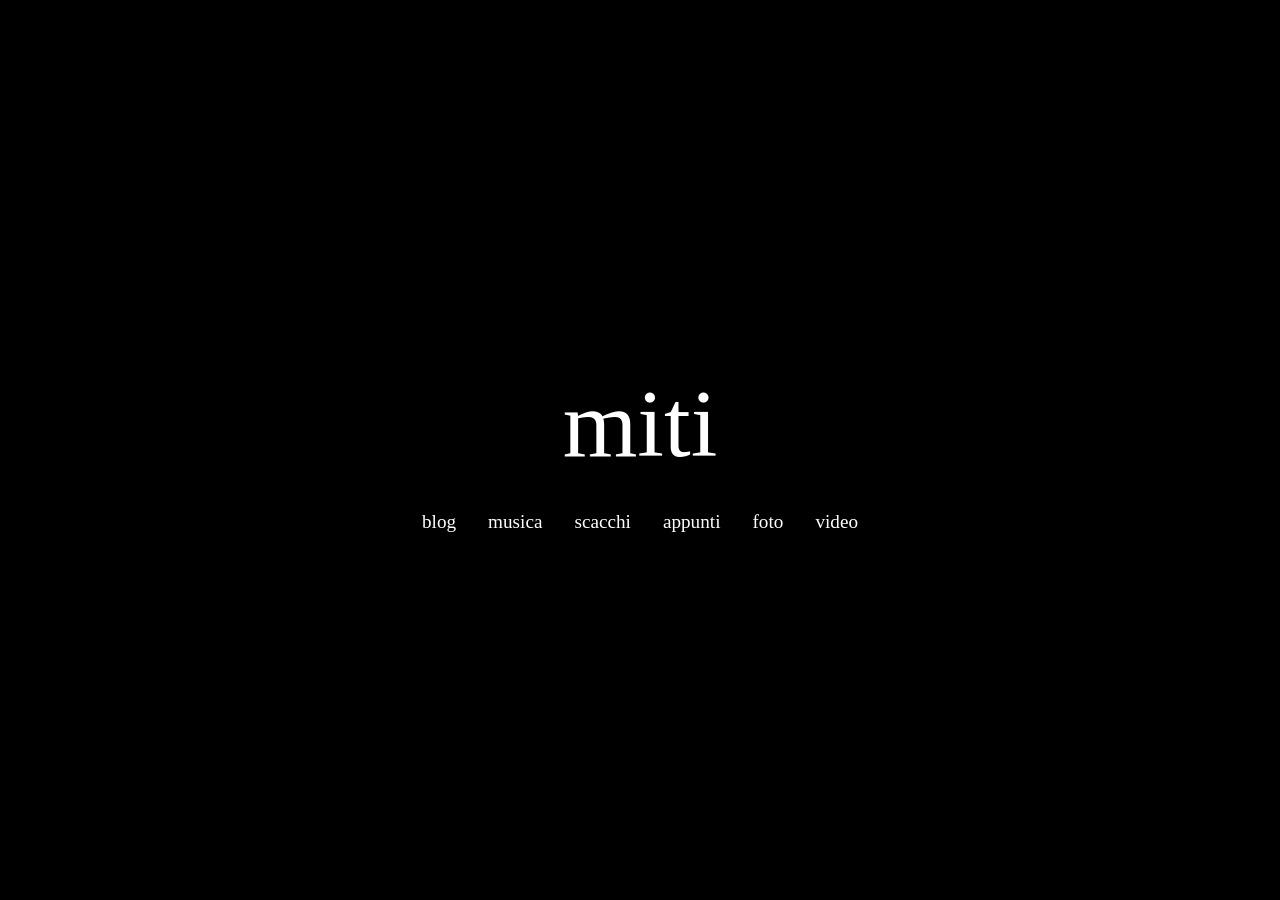
==== index.html @ 84833169 "tette" ====
<!DOCTYPE html>
<html lang="it">
<head>
    <meta charset="UTF-8">
    <meta name="viewport" content="width=device-width, initial-scale=1.0">
    <title>Martino Cosci</title>
    <style>
        /* Azzera i margini e imposta lo schermo intero */
        body {
            margin: 0;
            height: 100vh;
            background-color: #000000;
            color: #ffffff;
            
            /* Centra tutto perfettamente a livello verticale e orizzontale */
            display: flex;
            flex-direction: column;
            align-items: center;
            justify-content: center;
        }

        /* Stile per la scritta "miti" */
        h1 {
            font-size: 6rem; /* Molto grande */
            font-weight: normal; /* Niente grassetto, più elegante */
            margin-bottom: 2rem;
            margin-top: 0;
        }

        /* Contenitore per i link */
        .links {
            display: flex;
            gap: 2rem; /* Spazio tra una parola e l'altra */
            flex-wrap: wrap;
            justify-content: center;
        }

        /* Stile dei link */
        a {
            color: #ffffff;
            text-decoration: none; /* Toglie la sottolineatura di default */
            font-size: 1.2rem;
        }

        /* Quando passi sopra col mouse ai link */
        a:hover {
            text-decoration: underline;
            font-style: italic;
        }
    </style>
</head>
<body>

    <h1>miti</h1>

    <div class="links">
        <a href="blog.html">blog</a>
        <a href="#">musica</a>
        <a href="#">scacchi</a>
        <a href="#">appunti</a>
        <a href="#">foto</a>
        <a href="#">video</a>
    </div>

</body>
</html>
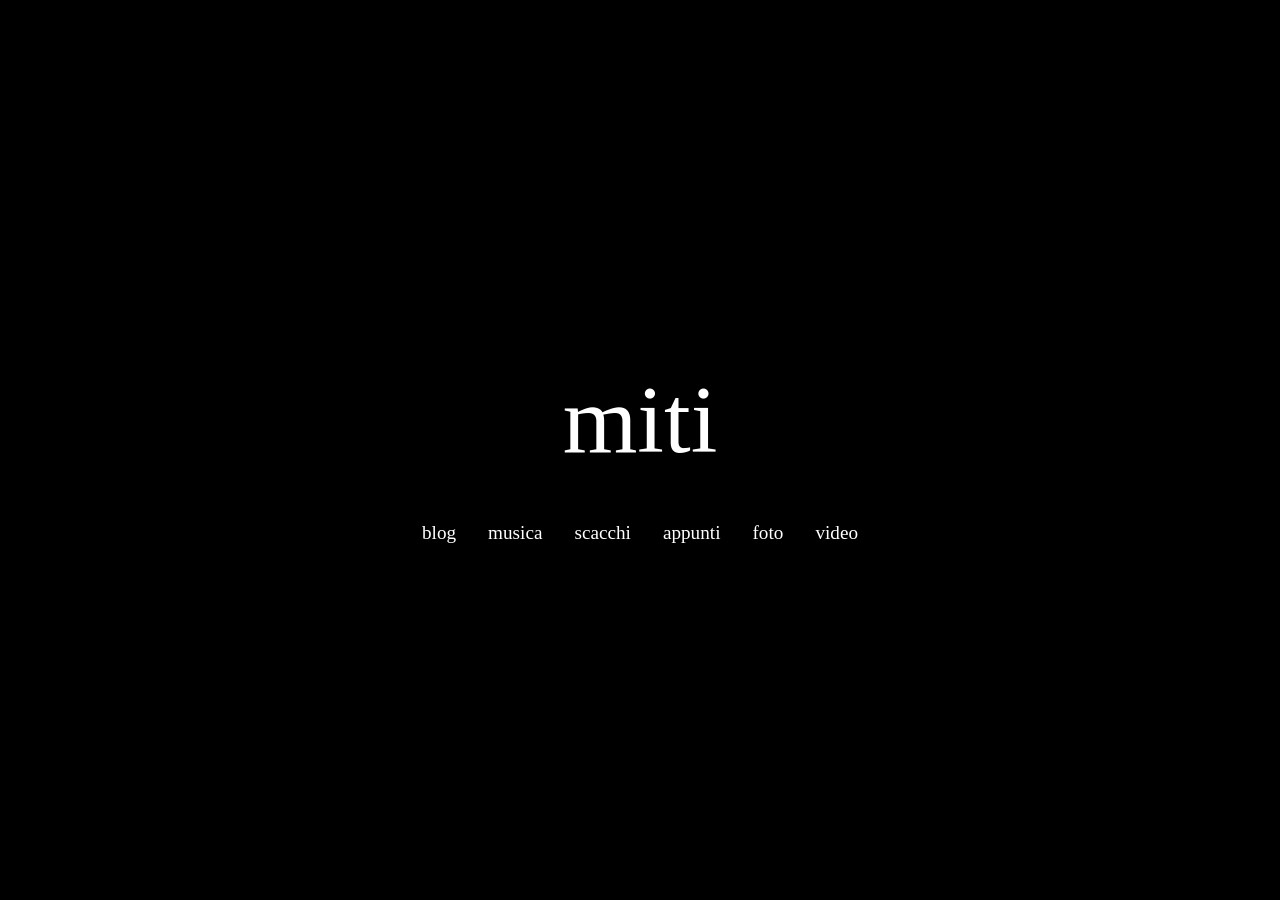
==== commit fc5310a1: "total overhaul" ====
--- a/index.html
+++ b/index.html
@@ -4,63 +4,20 @@
     <meta charset="UTF-8">
     <meta name="viewport" content="width=device-width, initial-scale=1.0">
     <title>Martino Cosci</title>
-    <style>
-        /* Azzera i margini e imposta lo schermo intero */
-        body {
-            margin: 0;
-            height: 100vh;
-            background-color: #000000;
-            color: #ffffff;
-            
-            /* Centra tutto perfettamente a livello verticale e orizzontale */
-            display: flex;
-            flex-direction: column;
-            align-items: center;
-            justify-content: center;
-        }
-
-        /* Stile per la scritta "miti" */
-        h1 {
-            font-size: 6rem; /* Molto grande */
-            font-weight: normal; /* Niente grassetto, più elegante */
-            margin-bottom: 2rem;
-            margin-top: 0;
-        }
-
-        /* Contenitore per i link */
-        .links {
-            display: flex;
-            gap: 2rem; /* Spazio tra una parola e l'altra */
-            flex-wrap: wrap;
-            justify-content: center;
-        }
-
-        /* Stile dei link */
-        a {
-            color: #ffffff;
-            text-decoration: none; /* Toglie la sottolineatura di default */
-            font-size: 1.2rem;
-        }
-
-        /* Quando passi sopra col mouse ai link */
-        a:hover {
-            text-decoration: underline;
-            font-style: italic;
-        }
-    </style>
+    <link rel="stylesheet" href="assets/style.css">
 </head>
-<body>
+<body class="home">
 
     <h1>miti</h1>
 
     <div class="links">
         <a href="blog.html">blog</a>
-        <a href="#">musica</a>
-        <a href="#">scacchi</a>
-        <a href="#">appunti</a>
-        <a href="#">foto</a>
-        <a href="#">video</a>
+        <a href="musica.html">musica</a>
+        <a href="scacchi.html">scacchi</a>
+        <a href="appunti.html">appunti</a>
+        <a href="foto.html">foto</a>
+        <a href="video.html">video</a>
     </div>
 
 </body>
-</html>+</html>
--- a/assets/style.css
+++ b/assets/style.css
@@ -0,0 +1,189 @@
+/* ============================================================
+   STILE CONDIVISO DI TUTTO IL SITO
+   Modifica qui colori/font una volta sola: vale per ogni pagina.
+   ============================================================ */
+
+:root {
+    --bg: #000000;
+    --fg: #ffffff;
+    --muted: #888888;
+    --line: #333333;
+}
+
+body {
+    margin: 2rem 5vw;
+    background-color: var(--bg);
+    color: var(--fg);
+    line-height: 1.4;
+}
+
+a {
+    color: var(--fg);
+    text-decoration: none;
+}
+
+a:hover {
+    text-decoration: underline;
+    font-style: italic;
+}
+
+/* --- Tasto home --- */
+.home-btn {
+    font-size: 1.2rem;
+    display: inline-block;
+    margin-bottom: 2.5rem;
+}
+
+.navigation {
+    text-align: right;
+    margin-bottom: 2.5rem;
+}
+
+/* --- HOME (index) --- */
+body.home {
+    margin: 0;
+    height: 100vh;
+    display: flex;
+    flex-direction: column;
+    align-items: center;
+    justify-content: center;
+}
+
+body.home h1 {
+    font-size: 6rem;
+    font-weight: normal;
+    margin: 0 0 2rem 0;
+}
+
+.links {
+    display: flex;
+    gap: 2rem;
+    flex-wrap: wrap;
+    justify-content: center;
+}
+
+.links a {
+    font-size: 1.2rem;
+}
+
+/* --- BLOG / APPUNTI --- */
+.dates-strip {
+    display: flex;
+    gap: 1.5rem;
+    flex-wrap: wrap;
+    margin-bottom: 2rem;
+}
+
+.dates-strip a {
+    font-size: 1rem;
+    font-style: italic;
+}
+
+article {
+    margin-bottom: 2.5rem;
+}
+
+article h2 {
+    font-weight: normal;
+    font-size: 1.5rem;
+    margin: 0 0 0.2rem 0;
+}
+
+article .meta {
+    color: var(--muted);
+    font-size: 0.9rem;
+    margin: 0 0 0.4rem 0;
+}
+
+article p {
+    margin: 0;
+    white-space: pre-line;
+}
+
+/* --- MUSICA --- */
+.song-block {
+    margin-bottom: 3rem;
+}
+
+.song-block a {
+    text-decoration: underline;
+}
+
+/* --- SCACCHI / repo --- */
+.repo-container {
+    margin-top: 1rem;
+    margin-bottom: 2rem;
+    border-left: 2px solid var(--line);
+    padding-left: 1rem;
+}
+
+.repo-title {
+    font-size: 1.5rem;
+    font-weight: normal;
+    margin: 0 0 0.5rem 0;
+}
+
+.repo-container p {
+    white-space: pre-line;
+    margin: 0 0 0.5rem 0;
+}
+
+.repo-link {
+    font-family: monospace;
+    color: var(--muted);
+    font-size: 1rem;
+}
+
+.repo-link:hover {
+    color: var(--fg);
+}
+
+/* --- FOTO --- */
+.foto-grid {
+    display: grid;
+    grid-template-columns: repeat(auto-fill, minmax(260px, 1fr));
+    gap: 1.5rem;
+}
+
+.foto-item img {
+    width: 100%;
+    height: auto;
+    display: block;
+}
+
+.foto-item .caption {
+    color: var(--muted);
+    font-size: 0.9rem;
+    margin-top: 0.4rem;
+}
+
+/* --- VIDEO --- */
+.video-item {
+    margin-bottom: 3rem;
+    max-width: 720px;
+}
+
+.video-item h2 {
+    font-weight: normal;
+    font-size: 1.3rem;
+    margin: 0 0 0.5rem 0;
+}
+
+.video-embed {
+    position: relative;
+    width: 100%;
+    padding-top: 56.25%; /* 16:9 */
+}
+
+.video-embed iframe {
+    position: absolute;
+    inset: 0;
+    width: 100%;
+    height: 100%;
+    border: 0;
+}
+
+.empty {
+    color: var(--muted);
+    font-style: italic;
+}
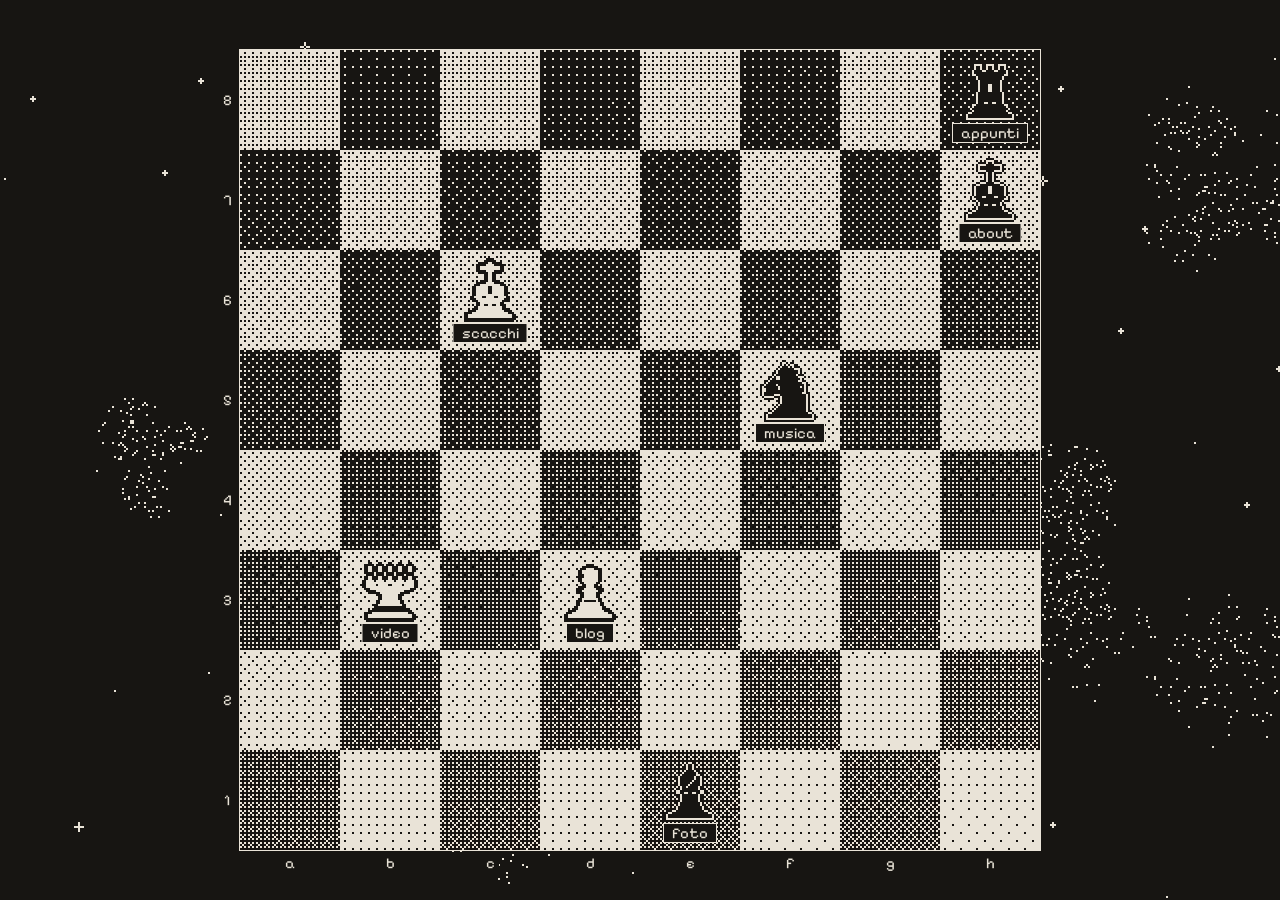
==== commit 47b7cb8e: "" ====
--- a/index.html
+++ b/index.html
@@ -4,20 +4,35 @@
     <meta charset="UTF-8">
     <meta name="viewport" content="width=device-width, initial-scale=1.0">
     <title>Martino Cosci</title>
+    <link rel="icon" href="data:,">
     <link rel="stylesheet" href="assets/style.css">
+    <link rel="stylesheet" href="assets/board.css">
 </head>
-<body class="home">
+<body class="desk">
+    <canvas id="fondo" aria-hidden="true"></canvas>
+    <h1 class="sr">miti</h1>
 
-    <h1>miti</h1>
+    <main class="stage">
+        <div class="frame">
+            <div class="ranks" aria-hidden="true"></div>
+            <div class="bd">
+                <canvas id="cv" aria-hidden="true"></canvas>
+                <div class="board" id="board" role="group" aria-label="scacchiera"></div>
+            </div>
+            <div class="files" aria-hidden="true"></div>
+        </div>
+        <noscript><p class="nojs">la scacchiera ha bisogno di javascript.</p></noscript>
+    </main>
 
-    <div class="links">
-        <a href="blog.html">blog</a>
-        <a href="musica.html">musica</a>
-        <a href="scacchi.html">scacchi</a>
-        <a href="appunti.html">appunti</a>
-        <a href="foto.html">foto</a>
-        <a href="video.html">video</a>
-    </div>
-
+    <script src="data/blog.js"></script>
+    <script src="data/musica.js"></script>
+    <script src="data/scacchi.js"></script>
+    <script src="data/appunti.js"></script>
+    <script src="data/foto.js"></script>
+    <script src="data/video.js"></script>
+    <script src="data/about.js"></script>
+    <script src="assets/render.js"></script>
+    <script src="assets/posizione.js"></script>
+    <script src="assets/board.js"></script>
 </body>
 </html>
--- a/assets/style.css
+++ b/assets/style.css
@@ -1,189 +1,76 @@
 /* ============================================================
-   STILE CONDIVISO DI TUTTO IL SITO
-   Modifica qui colori/font una volta sola: vale per ogni pagina.
+   BASE DEL SITO: font, i due colori, scala degli spazi.
+   Un solo aspetto: crema su nero caldo.
+   La scacchiera e le finestre sono in board.css; admin.html usa solo questo file.
    ============================================================ */
 
-:root {
-    --bg: #000000;
-    --fg: #ffffff;
-    --muted: #888888;
-    --line: #333333;
+/* font ospitati nel sito (niente richieste a Google), licenza OFL:
+   Pixelify Sans per tutto, Newsreader per il testo dei post */
+@font-face {
+    font-family: "Pixelify Sans";
+    font-weight: 400;
+    font-display: swap;
+    src: url("fonts/pixelify.woff2") format("woff2");
 }
 
-body {
-    margin: 2rem 5vw;
-    background-color: var(--bg);
-    color: var(--fg);
-    line-height: 1.4;
+@font-face {
+    font-family: "Newsreader";
+    font-style: normal;
+    font-weight: 400;
+    font-display: swap;
+    src: url("fonts/newsreader.woff2") format("woff2");
 }
 
-a {
-    color: var(--fg);
-    text-decoration: none;
+:root {
+    /* i due colori: --lt crema, --dk nero caldo. I pezzi li usano sempre cosi'. */
+    --lt: #E9E3D7;
+    --dk: #171512;
+
+    /* inchiostro e carta */
+    --ink: var(--lt);
+    --paper: var(--dk);
+
+    /* nomi usati da admin.html */
+    --bg: var(--paper);
+    --fg: var(--ink);
+    --muted: color-mix(in srgb, var(--ink) 70%, var(--paper));
+    --line: color-mix(in srgb, var(--ink) 35%, var(--paper));
+    --accent: var(--ink);
+
+    /* scala degli spazi: multipli di 4px */
+    --s1: 4px;
+    --s2: 8px;
+    --s3: 12px;
+    --s4: 16px;
+    --s5: 24px;
+    --s6: 32px;
+    --s7: 48px;
+
+    --pixel: "Pixelify Sans", ui-monospace, Menlo, monospace;
+    --font: "Newsreader", Georgia, serif;
+
+    color-scheme: dark;
 }
 
-a:hover {
-    text-decoration: underline;
-    font-style: italic;
+* { box-sizing: border-box; }
+
+body {
+    max-width: 38rem;
+    margin: 0 auto;
+    padding: 3rem 1.25rem 6rem;
+    background: var(--paper);
+    color: var(--ink);
+    font-family: var(--font);
+    font-size: 1.125rem;
+    line-height: 1.65;
 }
 
-/* --- Tasto home --- */
-.home-btn {
-    font-size: 1.2rem;
-    display: inline-block;
-    margin-bottom: 2.5rem;
-}
+::selection { background: var(--ink); color: var(--paper); }
 
-.navigation {
-    text-align: right;
-    margin-bottom: 2.5rem;
-}
+a { color: inherit; text-decoration: none; }
 
-/* --- HOME (index) --- */
-body.home {
-    margin: 0;
-    height: 100vh;
-    display: flex;
-    flex-direction: column;
-    align-items: center;
-    justify-content: center;
-}
+:focus-visible { outline: 2px solid var(--ink); outline-offset: 2px; }
 
-body.home h1 {
-    font-size: 6rem;
-    font-weight: normal;
-    margin: 0 0 2rem 0;
-}
+h1, h2 { font-weight: normal; text-wrap: balance; }
 
-.links {
-    display: flex;
-    gap: 2rem;
-    flex-wrap: wrap;
-    justify-content: center;
-}
-
-.links a {
-    font-size: 1.2rem;
-}
-
-/* --- BLOG / APPUNTI --- */
-.dates-strip {
-    display: flex;
-    gap: 1.5rem;
-    flex-wrap: wrap;
-    margin-bottom: 2rem;
-}
-
-.dates-strip a {
-    font-size: 1rem;
-    font-style: italic;
-}
-
-article {
-    margin-bottom: 2.5rem;
-}
-
-article h2 {
-    font-weight: normal;
-    font-size: 1.5rem;
-    margin: 0 0 0.2rem 0;
-}
-
-article .meta {
-    color: var(--muted);
-    font-size: 0.9rem;
-    margin: 0 0 0.4rem 0;
-}
-
-article p {
-    margin: 0;
-    white-space: pre-line;
-}
-
-/* --- MUSICA --- */
-.song-block {
-    margin-bottom: 3rem;
-}
-
-.song-block a {
-    text-decoration: underline;
-}
-
-/* --- SCACCHI / repo --- */
-.repo-container {
-    margin-top: 1rem;
-    margin-bottom: 2rem;
-    border-left: 2px solid var(--line);
-    padding-left: 1rem;
-}
-
-.repo-title {
-    font-size: 1.5rem;
-    font-weight: normal;
-    margin: 0 0 0.5rem 0;
-}
-
-.repo-container p {
-    white-space: pre-line;
-    margin: 0 0 0.5rem 0;
-}
-
-.repo-link {
-    font-family: monospace;
-    color: var(--muted);
-    font-size: 1rem;
-}
-
-.repo-link:hover {
-    color: var(--fg);
-}
-
-/* --- FOTO --- */
-.foto-grid {
-    display: grid;
-    grid-template-columns: repeat(auto-fill, minmax(260px, 1fr));
-    gap: 1.5rem;
-}
-
-.foto-item img {
-    width: 100%;
-    height: auto;
-    display: block;
-}
-
-.foto-item .caption {
-    color: var(--muted);
-    font-size: 0.9rem;
-    margin-top: 0.4rem;
-}
-
-/* --- VIDEO --- */
-.video-item {
-    margin-bottom: 3rem;
-    max-width: 720px;
-}
-
-.video-item h2 {
-    font-weight: normal;
-    font-size: 1.3rem;
-    margin: 0 0 0.5rem 0;
-}
-
-.video-embed {
-    position: relative;
-    width: 100%;
-    padding-top: 56.25%; /* 16:9 */
-}
-
-.video-embed iframe {
-    position: absolute;
-    inset: 0;
-    width: 100%;
-    height: 100%;
-    border: 0;
-}
-
-.empty {
-    color: var(--muted);
-    font-style: italic;
-}
+p { text-wrap: pretty; }
--- a/assets/board.css
+++ b/assets/board.css
@@ -0,0 +1,251 @@
+/* ============================================================
+   LA SCACCHIERA: 1 bit, due colori.
+   board.js imposta --u (un "pixel" del disegno, in px dello schermo: 1 o 2,
+   sempre un numero intero di pixel fisici), --sq (lato di una casa),
+   --fs / --chip (font e altezza delle etichette) e --pt (aria sopra il pezzo).
+   ============================================================ */
+
+body.desk {
+    --cw: 24px;                      /* margine con lettere e numeri */
+    max-width: none;
+    height: 100dvh;
+    margin: 0;
+    padding: 0;
+    overflow: hidden;
+    font-family: var(--pixel);
+    font-size: 16px;
+    line-height: 1.25;
+    -webkit-font-smoothing: none;
+    scrollbar-color: var(--ink) var(--paper);
+}
+
+.sr {
+    position: absolute; width: 1px; height: 1px; overflow: hidden;
+    clip-path: inset(50%); white-space: nowrap; margin: 0;
+}
+
+#fondo { position: fixed; inset: 0; image-rendering: pixelated; }
+.stage { position: fixed; inset: 0; display: grid; place-items: center; }
+
+/* ---------- scacchiera ---------- */
+.frame {
+    display: grid;
+    grid-template: var(--cw) auto var(--cw) / var(--cw) auto var(--cw);
+    font-size: 15px;
+}
+
+.ranks { grid-area: 2 / 1; display: grid; grid-template-rows: repeat(8, var(--sq)); padding-top: 1px; }
+.files { grid-area: 3 / 2; display: grid; grid-template-columns: repeat(8, var(--sq)); padding-left: 1px; }
+.ranks, .files { align-items: center; justify-items: center; }
+.ranks span, .files span { padding: 0 var(--s1); background: var(--paper); }
+
+.bd {
+    grid-area: 2 / 2;
+    position: relative;
+    width: calc(8 * var(--sq));
+    height: calc(8 * var(--sq));
+    box-sizing: content-box;
+    border: 1px solid var(--ink);
+}
+
+#cv { display: block; image-rendering: pixelated; }
+
+.board { position: absolute; inset: 0; }
+
+/* ---------- pezzi ---------- */
+.piece {
+    position: absolute;
+    width: var(--sq); height: var(--sq);
+    padding: 0; border: 0; border-radius: 0;
+    background: none; color: var(--ink);
+    font: inherit; font-size: var(--fs);
+    cursor: pointer;
+}
+
+.pc {
+    position: absolute; left: 50%; top: var(--pt);
+    width: calc(32 * var(--u)); height: calc(32 * var(--u));
+    margin-left: calc(-16 * var(--u));
+    pointer-events: none;
+}
+
+.w .f { fill: var(--lt); }
+.w .l { fill: var(--dk); }
+.b .f { fill: var(--dk); }
+.b .l { fill: var(--lt); }
+.pc .r { fill: var(--dk); }
+
+/* il nome: un'etichetta piena, sempre visibile */
+.nome {
+    position: absolute; left: 50%; bottom: var(--pt);
+    transform: translate(-50%, var(--dy, 0px));
+    height: var(--chip); padding: 0 var(--s2);
+    line-height: var(--chip); white-space: nowrap;
+    background: var(--paper); color: var(--ink);
+    box-shadow: 0 0 0 1px var(--ink);
+}
+
+/* sopra: la casa si svuota e prende una cornice, il pezzo si alza a scatti */
+.piece:hover, .piece:focus-visible, .piece.on { outline: 1px solid var(--ink); outline-offset: calc(-4 * var(--u)); }
+.piece:hover, .piece:focus-visible { background: var(--paper); }
+.piece:focus-visible { outline-width: 2px; }
+.piece.on { outline-style: dashed; }
+.piece:hover .pc, .piece:focus-visible .pc { transform: translateY(calc(-2 * var(--u))); }
+.piece:hover .nome, .piece:focus-visible .nome { background: var(--ink); color: var(--paper); }
+
+/* ---------- finestre ---------- */
+.win {
+    position: fixed; z-index: 10;
+    display: flex; flex-direction: column;
+    background: var(--paper); color: var(--ink);
+    border: 1px solid var(--ink);
+    box-shadow: 1px 1px 0 var(--ink), 2px 2px 0 var(--ink);
+    min-width: 0;
+}
+
+.titlebar {
+    flex: none; height: 21px;
+    display: flex; align-items: center;
+    padding: 0 var(--s2);
+    border-bottom: 1px solid var(--ink);
+    cursor: default; touch-action: none;
+}
+
+.win.attiva .titlebar {
+    background: repeating-linear-gradient(to bottom, var(--ink) 0 1px, var(--paper) 1px 3px);
+    background-position: 0 1px;
+}
+
+.titolo {
+    margin: 0 auto; padding: 0 var(--s3);
+    font-size: 16px; font-weight: normal; line-height: 21px;
+    background: var(--paper);
+    position: relative; left: -10px; /* ricentra il titolo rispetto alla finestra */
+}
+
+.chiudi {
+    flex: none; position: relative; z-index: 1;
+    width: 24px; height: 21px; padding: 0;
+    background: var(--paper); border: 0; cursor: pointer;
+}
+.chiudi::before { content: ""; position: absolute; inset: 5px 6px; border: 1px solid var(--ink); background: var(--paper); }
+.chiudi:hover::before, .chiudi:focus-visible::before { background: var(--ink); }
+.chiudi:focus-visible { outline-offset: -3px; }
+
+.win-body {
+    flex: 1; min-height: 0; overflow: auto;
+    padding: var(--s5) var(--s5) var(--s6);
+    overflow-wrap: anywhere;
+    scrollbar-color: var(--ink) var(--paper);
+}
+.win-body:focus-visible { outline-offset: -4px; outline-style: dotted; }
+
+/* il rettangolo tratteggiato che si allarga dalla casa alla finestra */
+.zoom {
+    position: fixed; z-index: 9999; pointer-events: none;
+    border: 1px dashed var(--ink); outline: 1px dashed var(--paper);
+}
+
+.win-body a { text-decoration: underline; text-underline-offset: 3px; text-decoration-thickness: 1px; }
+.win-body a:hover { background: var(--ink); color: var(--paper); text-decoration: none; }
+.win-body h2 { margin: 0; font-size: 24px; line-height: 1.15; }
+.win-body p { margin: 0; }
+
+/* ---------- elenchi ---------- */
+.rows { margin: 0; padding: 0; list-style: none; border: 1px solid var(--ink); }
+.rows > li + li { border-top: 1px solid var(--ink); }
+
+.item {
+    display: grid; grid-template-columns: 1fr auto; align-items: baseline;
+    gap: var(--s1) var(--s4);
+    padding: var(--s2) var(--s3);
+}
+.win-body a.item { text-decoration: none; }
+.win-body a.item:hover { background: var(--ink); color: var(--paper); }
+
+.t { font-size: 18px; line-height: 1.25; text-wrap: balance; }
+.d, .meta { font-size: 15px; text-align: right; white-space: nowrap; }
+.n { grid-column: 1 / -1; line-height: 1.35; white-space: pre-line; }
+.url { font-size: 15px; }
+.vids {
+    grid-column: 1 / -1; margin-top: var(--s2);
+    display: grid; gap: var(--s3);
+    grid-template-columns: repeat(auto-fill, minmax(min(12rem, 100%), 1fr));
+}
+
+.back, .win-body a.back {
+    display: inline-block; margin-bottom: var(--s4);
+    padding: var(--s1) var(--s3);
+    border: 1px solid var(--ink); text-decoration: none;
+    font-size: 15px;
+}
+
+/* ---------- post: l'unico testo in serif ---------- */
+.post h2 { font-size: 24px; }
+.post .meta { margin: var(--s2) 0 var(--s5); text-align: left; }
+.post .text {
+    max-width: 34em;
+    font-family: var(--font); font-size: 18px; line-height: 1.6;
+    white-space: pre-line;
+}
+
+/* ---------- foto ---------- */
+.foto-indice { columns: 10rem; column-gap: var(--s4); }
+.foto-item { margin: 0 0 var(--s4); break-inside: avoid; }
+.foto-item img { display: block; width: 100%; height: auto; border: 1px solid var(--ink); }
+.foto-item figcaption { margin-top: var(--s2); font-size: 15px; }
+.serie-title { margin: 0 0 var(--s5) !important; }
+.foto-serie { display: grid; gap: var(--s6); }
+.foto-serie .foto-item { margin: 0; }
+.foto-serie img { max-height: 70vh; object-fit: contain; }
+.empty-txt { margin: 0; }
+
+#lightbox[open] {
+    display: flex; flex-direction: column; align-items: center; justify-content: center; gap: var(--s3);
+    width: 100%; height: 100%; max-width: none; max-height: none; margin: 0; padding: var(--s4);
+    border: 0; background: var(--paper); color: var(--ink);
+    font-family: var(--pixel);
+}
+#lightbox img { max-width: 100%; max-height: calc(100% - var(--s6)); cursor: pointer; border: 1px solid var(--ink); }
+#lightbox p { margin: 0; font-size: 15px; }
+
+/* ---------- video ---------- */
+.video-list { display: grid; grid-template-columns: repeat(auto-fill, minmax(min(16rem, 100%), 1fr)); gap: var(--s5) var(--s4); }
+.video-item .t { margin: var(--s2) 0 0; }
+.video-item .meta { margin: 0; text-align: left; }
+
+.video-embed { position: relative; display: block; aspect-ratio: 16 / 9; background: var(--paper); border: 1px solid var(--ink); }
+.video-embed img, .video-embed iframe { display: block; width: 100%; height: 100%; object-fit: cover; border: 0; }
+.video-embed img { filter: grayscale(1) contrast(1.15); }
+/* tasto play: quadrato con triangolo */
+.video-embed[data-id]::before, .video-embed[data-id]::after { content: ""; position: absolute; inset: 0; margin: auto; }
+.video-embed[data-id]::before { width: 48px; height: 36px; background: var(--paper); border: 1px solid var(--ink); box-shadow: 2px 2px 0 var(--ink); }
+.video-embed[data-id]::after { width: 12px; height: 16px; translate: 2px 0; background: var(--ink); clip-path: polygon(0 0, 100% 50%, 0 100%); }
+.video-embed[data-id]:hover::before { background: var(--ink); }
+.video-embed[data-id]:hover::after { background: var(--paper); }
+.win-body a.video-embed:hover { background: var(--paper); text-decoration: none; }
+.video-embed:focus-visible { outline-offset: 4px; }
+
+/* ---------- vuoto ---------- */
+.empty {
+    display: flex; flex-direction: column; align-items: center; gap: var(--s3);
+    padding: var(--s6) var(--s4);
+    border: 1px dashed var(--ink);
+    text-align: center;
+}
+.empty .pc { position: static; margin: 0; width: 32px; height: 32px; }
+
+.nojs { padding: var(--s4); }
+
+/* ---------- telefono: finestre a tutto schermo, una alla volta ---------- */
+@media (max-width: 720px) {
+    body.desk { --cw: 16px; }
+    .frame { font-size: 12px; }
+    .win { inset: 0 !important; width: auto !important; height: auto !important; border-width: 0; box-shadow: none; z-index: 20 !important; }
+    .titlebar { height: 40px; }
+    .titolo { line-height: 40px; }
+    .chiudi { width: 44px; height: 40px; }
+    .chiudi::before { inset: 14px 16px; }
+    .win-body { padding: var(--s4) var(--s4) var(--s6); }
+    .back, .win-body a.back { padding: var(--s2) var(--s3); }
+}
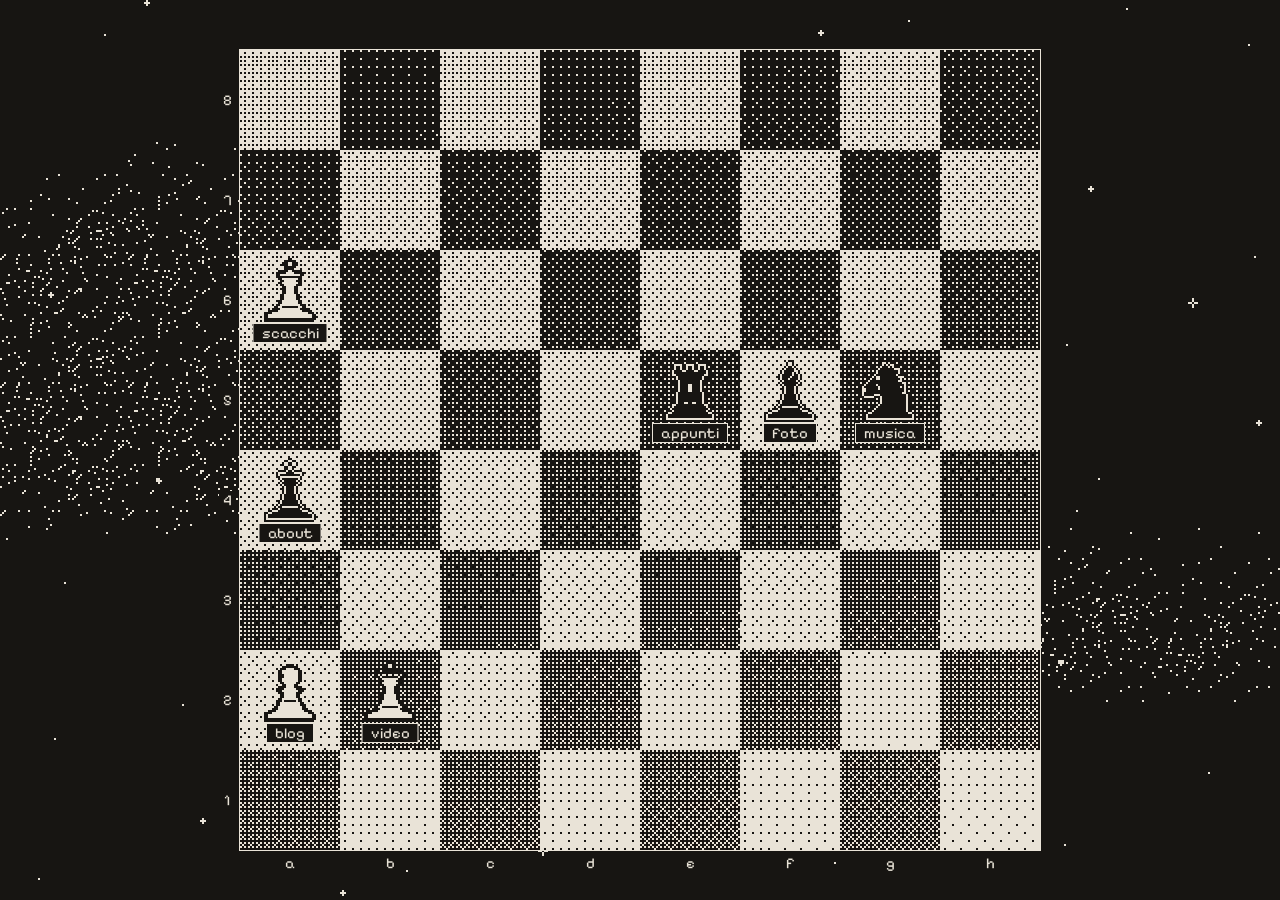
==== commit 1b460472: "" ====
--- a/index.html
+++ b/index.html
@@ -10,6 +10,9 @@
 </head>
 <body class="desk">
     <canvas id="fondo" aria-hidden="true"></canvas>
+    <svg width="0" height="0" style="position:absolute" aria-hidden="true" focusable="false">
+        <filter id="aspro" color-interpolation-filters="sRGB"><feComponentTransfer><feFuncA type="discrete" tableValues="0 0 1 1 1"/></feComponentTransfer></filter>
+    </svg>
     <h1 class="sr">miti</h1>
 
     <main class="stage">
--- a/assets/board.css
+++ b/assets/board.css
@@ -79,7 +79,7 @@
 .nome {
     position: absolute; left: 50%; bottom: var(--pt);
     transform: translate(-50%, var(--dy, 0px));
-    height: var(--chip); padding: 0 var(--s2);
+    height: var(--chip); padding: 0 var(--pp);
     line-height: var(--chip); white-space: nowrap;
     background: var(--paper); color: var(--ink);
     box-shadow: 0 0 0 1px var(--ink);
@@ -136,6 +136,7 @@
     flex: 1; min-height: 0; overflow: auto;
     padding: var(--s5) var(--s5) var(--s6);
     overflow-wrap: anywhere;
+    font-family: var(--font); font-size: 17px; line-height: 1.45;   /* testo: Newsreader; titoli, barre ed etichette restano a pixel */
     scrollbar-color: var(--ink) var(--paper);
 }
 .win-body:focus-visible { outline-offset: -4px; outline-style: dotted; }
@@ -148,8 +149,12 @@
 
 .win-body a { text-decoration: underline; text-underline-offset: 3px; text-decoration-thickness: 1px; }
 .win-body a:hover { background: var(--ink); color: var(--paper); text-decoration: none; }
+.win-body h2, .t, .back, .win-body a.back { font-family: var(--pixel); }
 .win-body h2 { margin: 0; font-size: 24px; line-height: 1.15; }
 .win-body p { margin: 0; }
+
+/* testo un po' ruvido: i bordi sfumati dei caratteri diventano accesi o spenti (filtro in index.html) */
+.win-body :is(.n, .d, .meta, .url, .text, .empty p, figcaption, .empty-txt) { filter: url(#aspro); }
 
 /* ---------- elenchi ---------- */
 .rows { margin: 0; padding: 0; list-style: none; border: 1px solid var(--ink); }
@@ -240,6 +245,7 @@
 /* ---------- telefono: finestre a tutto schermo, una alla volta ---------- */
 @media (max-width: 720px) {
     body.desk { --cw: 16px; }
+    .frame { grid-template: 0 auto var(--cw) / var(--cw) auto 0; }
     .frame { font-size: 12px; }
     .win { inset: 0 !important; width: auto !important; height: auto !important; border-width: 0; box-shadow: none; z-index: 20 !important; }
     .titlebar { height: 40px; }
